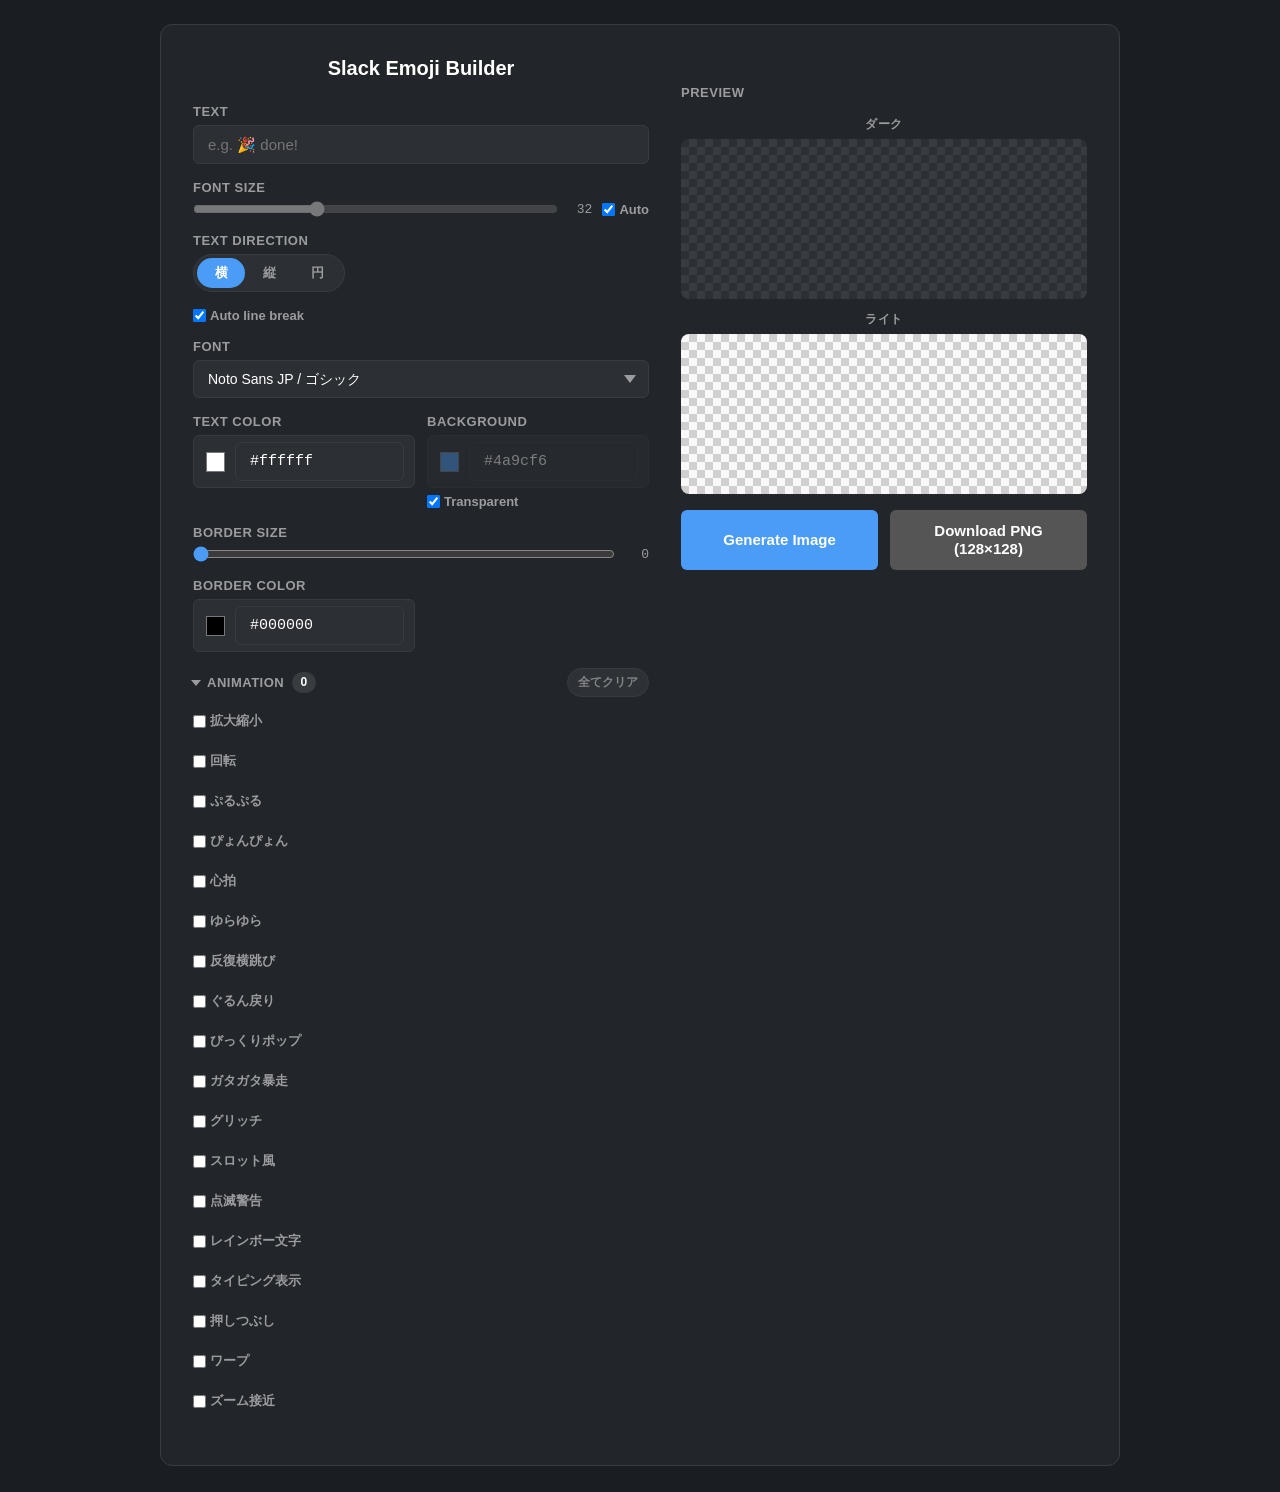
==== src/index.html @ ba8ba148 "TEXT DIRECTIONの円を調整可能にする" ====
<!DOCTYPE html>
<html lang="en">
<head>
  <meta charset="UTF-8">
  <meta name="viewport" content="width=device-width, initial-scale=1.0">
  <title>Slack Emoji Builder</title>
  <link rel="preconnect" href="https://fonts.googleapis.com">
  <link rel="preconnect" href="https://fonts.gstatic.com" crossorigin>
  <link href="https://fonts.googleapis.com/css2?family=Dela+Gothic+One&family=DotGothic16&family=M+PLUS+1p:wght@400;700;900&family=M+PLUS+Rounded+1c:wght@400;700;900&family=Noto+Sans+JP:wght@400;700;900&family=Noto+Serif+JP:wght@400;700;900&family=Zen+Maru+Gothic:wght@400;700;900&display=swap" rel="stylesheet">
  <link rel="stylesheet" href="style.css" />
</head>
<body>
  <div class="container">
    <div class="form-section">
      <h1>Slack Emoji Builder</h1>

      <div class="field">
        <label for="text-input">Text</label>
        <input type="text" id="text-input" placeholder="e.g. 🎉 done!" maxlength="20" />
      </div>

      <div class="field">
        <label for="font-size">Font size</label>
        <div class="font-size-row font-size-control-row">
          <input type="range" id="font-size" min="8" max="80" value="32" />
          <span id="font-size-value" class="font-size-value">32</span>
          <label class="auto-label">
            <input type="checkbox" id="font-size-auto" checked />
            Auto
          </label>
        </div>
      </div>

      <div class="field">
        <label>Text direction</label>
        <div class="direction-toggle" id="direction-toggle">
          <span class="direction-indicator" id="direction-indicator"></span>
          <button type="button" class="direction-btn active" data-direction="horizontal">横</button>
          <button type="button" class="direction-btn" data-direction="vertical">縦</button>
          <button type="button" class="direction-btn" data-direction="circle">円</button>
        </div>
      </div>

      <div class="field" id="circle-diameter-field" hidden>
        <label for="circle-diameter">円の直径</label>
        <div class="font-size-row">
          <input type="range" id="circle-diameter" min="0" max="128" value="82" />
          <span id="circle-diameter-value" class="font-size-value">82px</span>
        </div>
      </div>

      <div class="field">
        <label class="auto-label">
          <input type="checkbox" id="line-break" checked />
          Auto line break
        </label>
      </div>

      <div class="field">
        <label for="font-family">Font</label>
        <select id="font-family">
          <option value="&quot;Noto Sans JP&quot;, &quot;Hiragino Sans&quot;, &quot;Yu Gothic&quot;, Meiryo, sans-serif" selected>Noto Sans JP / ゴシック</option>
          <option value="&quot;Noto Serif JP&quot;, &quot;Yu Mincho&quot;, &quot;Hiragino Mincho ProN&quot;, serif">Noto Serif JP / 明朝</option>
          <option value="&quot;M PLUS 1p&quot;, &quot;Noto Sans JP&quot;, sans-serif">M PLUS 1p / 角丸ゴシック</option>
          <option value="&quot;M PLUS Rounded 1c&quot;, &quot;Noto Sans JP&quot;, sans-serif">M PLUS Rounded 1c / 丸ゴシック</option>
          <option value="&quot;Zen Maru Gothic&quot;, &quot;Noto Sans JP&quot;, sans-serif">Zen Maru Gothic / やわらか丸ゴシック</option>
          <option value="&quot;Dela Gothic One&quot;, &quot;Noto Sans JP&quot;, sans-serif">Dela Gothic One / 太字見出し</option>
          <option value="&quot;DotGothic16&quot;, &quot;Noto Sans JP&quot;, monospace">DotGothic16 / ドット</option>
          <option value="system-ui, -apple-system, BlinkMacSystemFont, &quot;Segoe UI&quot;, &quot;Hiragino Sans&quot;, &quot;Yu Gothic&quot;, Meiryo, sans-serif">システム日本語ゴシック</option>
        </select>
      </div>

      <div class="color-row">
        <div class="field">
          <label>Text color</label>
          <div class="color-input-wrap">
            <input type="color" id="text-color" value="#ffffff" />
            <input type="text" class="color-hex" id="text-color-hex" value="#ffffff" maxlength="7" spellcheck="false" />
          </div>
        </div>
        <div class="field">
          <label>Background</label>
          <div class="color-input-wrap" id="bg-color-wrap">
            <input type="color" id="bg-color" value="#4a9cf6" />
            <input type="text" class="color-hex" id="bg-color-hex" value="#4a9cf6" maxlength="7" spellcheck="false" />
          </div>
          <label class="auto-label">
            <input type="checkbox" id="bg-transparent" checked />
            Transparent
          </label>
        </div>
      </div>

      <div class="field">
        <label for="border-size">Border size</label>
        <div class="font-size-row">
          <input type="range" id="border-size" min="0" max="20" value="0" />
          <span id="border-size-value" class="font-size-value">0</span>
        </div>
      </div>

      <div class="color-row">
        <div class="field">
          <label>Border color</label>
          <div class="color-input-wrap">
            <input type="color" id="border-color" value="#000000" />
            <input type="text" class="color-hex" id="border-color-hex" value="#000000" maxlength="7" spellcheck="false" />
          </div>
        </div>
        <div class="field"></div>
      </div>

      <div class="field animation-field">
        <div class="animation-header">
          <button type="button" class="animation-toggle" id="animation-toggle" aria-expanded="true" aria-controls="animation-body">
            <span class="animation-chevron" id="animation-chevron" aria-hidden="true"></span>
            <span class="animation-title">ANIMATION</span>
            <span class="animation-count" id="animation-count">0</span>
          </button>
          <button type="button" class="animation-clear-btn" id="animation-clear-btn">全てクリア</button>
        </div>
        <div class="animation-body" id="animation-body">
          <div class="anim-container" id="anim-container"></div>
        </div>
      </div>
    </div>

    <div class="preview-section" id="preview-section">
      <span class="preview-label">Preview</span>
      <div class="preview-panels">
        <div class="preview-panel">
          <span class="preview-theme-label">ダーク</span>
          <div class="canvas-wrap canvas-wrap--dark" id="canvas-wrap-dark"></div>
        </div>
        <div class="preview-panel">
          <span class="preview-theme-label">ライト</span>
          <div class="canvas-wrap canvas-wrap--light" id="canvas-wrap-light"></div>
        </div>
      </div>
      <div class="preview-actions">
        <button type="button" id="generate-btn">Generate Image</button>
        <a id="download-link" download="emoji.png">
          <button class="download-btn" id="download-btn" disabled>Download PNG (128×128)</button>
        </a>
      </div>
    </div>
  </div>

  <script src="gif-encoder.js"></script>
  <script src="text-layout.js"></script>
  <script src="emoji-renderer.js"></script>
  <script src="animation.js"></script>
  <script src="preview.js"></script>
  <script src="script.js"></script>
</body>
</html>
---- src/style.css ----
*,
*::before,
*::after {
  box-sizing: border-box;
  margin: 0;
  padding: 0;
}

:root {
  --color-page: #1a1d21;
  --color-surface: #222529;
  --color-control: #2c2f33;
  --color-border: #383b40;
  --color-border-strong: #4a4d52;
  --color-button-subtle-hover: #45484d;
  --color-button-subtle-active: #34373c;
  --color-text: #d1d2d3;
  --color-text-strong: #fff;
  --color-text-inverse: #000;
  --color-muted: #9b9ca0;
  --color-accent: #4a9cf6;
  --color-accent-hover: #3a8ce6;
  --color-accent-active: #2a7cd6;
  --color-success: #27a867;
  --color-success-hover: #20946e;
  --color-danger: #e05252;
  --color-disabled: #555;
  --color-hover-overlay: rgba(255, 255, 255, 0.08);
  --color-checker-dark-a: #383b40;
  --color-checker-dark-b: #2c2f33;
  --color-checker-light-a: #d0d0d0;
  --color-checker-light-b: #f8f8f8;
  --radius-sm: 4px;
  --radius-md: 6px;
  --radius-lg: 8px;
  --radius-panel: 12px;
  --radius-pill: 999px;
}

body {
  font-family: -apple-system, BlinkMacSystemFont, "Segoe UI", Roboto, sans-serif;
  background: var(--color-page);
  color: var(--color-text);
  min-height: 100vh;
  display: flex;
  align-items: center;
  justify-content: center;
  padding: 24px;
}

.container {
  background: var(--color-surface);
  border: 1px solid var(--color-border);
  border-radius: var(--radius-panel);
  padding: 32px;
  width: 100%;
  max-width: 520px;
  display: flex;
  flex-direction: column;
}

@media (min-width: 900px) {
  .container {
    max-width: 960px;
    flex-direction: row;
    align-items: flex-start;
    gap: 32px;
  }

  .form-section {
    flex: 0 0 456px;
  }

  .preview-section {
    flex: 1;
    margin-top: 0;
    position: sticky;
    top: 24px;
  }
}

h1 {
  font-size: 20px;
  font-weight: 700;
  color: var(--color-text-strong);
  margin-bottom: 24px;
  text-align: center;
}

.field {
  margin-bottom: 16px;
}

label {
  display: block;
  font-size: 13px;
  font-weight: 600;
  color: var(--color-muted);
  margin-bottom: 6px;
  text-transform: uppercase;
  letter-spacing: 0.5px;
}

input[type="text"] {
  width: 100%;
  padding: 10px 14px;
  background: var(--color-control);
  border: 1px solid var(--color-border);
  border-radius: var(--radius-md);
  color: var(--color-text-strong);
  font-size: 15px;
  outline: none;
  transition: border-color 0.15s;
}

input[type="text"]:focus {
  border-color: var(--color-accent);
}

select {
  width: 100%;
  padding: 10px 14px;
  background: var(--color-control);
  border: 1px solid var(--color-border);
  border-radius: var(--radius-md);
  color: var(--color-text-strong);
  font-size: 14px;
  outline: none;
  cursor: pointer;
  appearance: none;
  background-image: url("data:image/svg+xml,%3Csvg xmlns='http://www.w3.org/2000/svg' width='12' height='8' viewBox='0 0 12 8'%3E%3Cpath fill='%239b9ca0' d='M0 0l6 8 6-8z'/%3E%3C/svg%3E");
  background-repeat: no-repeat;
  background-position: right 12px center;
}

.color-row {
  display: flex;
  gap: 12px;
}

.color-row .field {
  flex: 1;
}

.color-input-wrap {
  display: flex;
  align-items: center;
  gap: 8px;
  background: var(--color-control);
  border: 1px solid var(--color-border);
  border-radius: var(--radius-md);
  padding: 6px 10px;
}

.color-input-wrap + .auto-label {
  margin-top: 6px;
}

input[type="color"] {
  width: 28px;
  height: 28px;
  border: none;
  border-radius: var(--radius-sm);
  cursor: pointer;
  padding: 0;
  background: none;
}

.color-hex {
  font-size: 13px;
  color: var(--color-muted);
  font-family: monospace;
  background: none;
  border: 1px solid transparent;
  border-radius: var(--radius-sm);
  outline: none;
  padding: 2px 4px;
  width: 7ch;
  transition: border-color 0.15s;
}

.color-hex:focus {
  border-color: var(--color-accent);
  color: var(--color-text-strong);
}

.color-hex.invalid {
  border-color: var(--color-danger);
  color: var(--color-danger);
}

button {
  border: none;
  color: var(--color-text-strong);
  cursor: pointer;
  font-family: inherit;
  font-weight: 600;
  transition: background 0.15s;
}

#generate-btn,
.download-btn {
  width: 100%;
  padding: 12px;
  background: var(--color-accent);
  border-radius: var(--radius-md);
  font-size: 15px;
}

#generate-btn:hover {
  background: var(--color-accent-hover);
}

#generate-btn:active {
  background: var(--color-accent-active);
}

.preview-section {
  margin-top: 28px;
  display: flex;
  flex-direction: column;
  align-items: center;
  gap: 16px;
}

.preview-label {
  font-size: 13px;
  font-weight: 600;
  color: var(--color-muted);
  text-transform: uppercase;
  letter-spacing: 0.5px;
  align-self: flex-start;
}

.preview-panels {
  display: flex;
  flex-direction: column;
  gap: 12px;
  width: 100%;
}

.preview-panel {
  display: flex;
  flex-direction: column;
  align-items: center;
  gap: 6px;
  width: 100%;
}

.preview-theme-label {
  font-size: 12px;
  font-weight: 600;
  color: var(--color-muted);
  letter-spacing: 0.5px;
}

.canvas-wrap {
  border-radius: var(--radius-lg);
  padding: 16px;
  display: flex;
  gap: 16px;
  align-items: flex-end;
  flex-wrap: wrap;
  justify-content: center;
  min-height: 160px;
  width: 100%;
}

.canvas-wrap--dark {
  background: repeating-conic-gradient(var(--color-checker-dark-a) 0% 25%, var(--color-checker-dark-b) 0% 50%) 0 0 / 16px 16px;
}

.canvas-wrap--light {
  background: repeating-conic-gradient(var(--color-checker-light-a) 0% 25%, var(--color-checker-light-b) 0% 50%) 0 0 / 16px 16px;
}

.size-box {
  display: flex;
  flex-direction: column;
  align-items: center;
  gap: 6px;
}

.size-box canvas,
.size-box img {
  display: block;
  image-rendering: pixelated;
  outline: 2px solid currentColor;
}

.size-tag {
  font-size: 11px;
  color: currentColor;
}

.canvas-wrap--dark .size-box {
  color: var(--color-text-strong);
}

.canvas-wrap--light .size-box {
  color: var(--color-text-inverse);
}

.preview-actions {
  display: grid;
  grid-template-columns: repeat(2, minmax(0, 1fr));
  gap: 12px;
  width: 100%;
}

.preview-actions a {
  display: flex;
  min-width: 0;
  text-decoration: none;
}

.preview-actions button {
  height: 100%;
  margin-top: 0;
  min-height: 48px;
  line-height: 1.2;
  white-space: normal;
}

.download-btn {
  background: var(--color-success);
  margin-top: 0;
}

.download-btn:hover {
  background: var(--color-success-hover);
}

.download-btn:disabled {
  background: var(--color-disabled);
  cursor: not-allowed;
}

.font-size-row {
  display: flex;
  align-items: center;
  gap: 10px;
  min-width: 0;
}

.font-size-row input[type="range"] {
  flex: 1;
  min-width: 0;
  accent-color: var(--color-accent);
  cursor: pointer;
}

.font-size-row input[type="range"]:disabled {
  opacity: 0.5;
  cursor: not-allowed;
}

.font-size-value {
  font-size: 13px;
  color: var(--color-muted);
  font-family: monospace;
  min-width: 24px;
  text-align: right;
  white-space: nowrap;
  flex-shrink: 0;
}

.direction-toggle {
  display: inline-flex;
  position: relative;
  background: var(--color-control);
  border: 1px solid var(--color-border);
  border-radius: var(--radius-pill);
  padding: 3px;
}

.direction-indicator {
  position: absolute;
  top: 3px;
  left: 3px;
  width: calc(33.333% - 2px);
  height: calc(100% - 6px);
  background: var(--color-accent);
  border-radius: var(--radius-pill);
  transition: transform 0.2s ease;
  pointer-events: none;
}

.direction-indicator.pos-1 {
  transform: translateX(100%);
}

.direction-indicator.pos-2 {
  transform: translateX(200%);
}

.direction-btn {
  position: relative;
  z-index: 1;
  width: 48px;
  padding: 6px 0;
  margin: 0;
  background: none;
  border: none;
  border-radius: var(--radius-pill);
  color: var(--color-muted);
  font-size: 13px;
  font-weight: 600;
  cursor: pointer;
  transition: color 0.2s ease, background 0.2s ease;
}

.direction-btn:hover {
  background: var(--color-hover-overlay);
}

.direction-btn.active {
  color: var(--color-text-strong);
}

.auto-label {
  display: flex;
  align-items: center;
  gap: 4px;
  font-size: 13px;
  color: var(--color-muted);
  text-transform: none;
  letter-spacing: 0;
  cursor: pointer;
  white-space: nowrap;
  margin-bottom: 0;
}

.auto-label.disabled {
  opacity: 0.5;
  cursor: not-allowed;
}

.auto-label.disabled input {
  cursor: not-allowed;
}

.animation-header {
  display: flex;
  align-items: center;
  justify-content: space-between;
  gap: 10px;
  margin-bottom: 8px;
}

.animation-toggle,
.animation-clear-btn {
  width: auto;
  margin-top: 0;
}

.animation-toggle {
  display: inline-flex;
  align-items: center;
  align-self: stretch;
  flex: 1;
  gap: 8px;
  min-width: 0;
  padding: 0;
  background: none;
  color: var(--color-muted);
  border: none;
  font-size: 13px;
  font-weight: 600;
  letter-spacing: 0.5px;
}

.animation-toggle:hover,
.animation-toggle:active {
  background: none;
}

.animation-chevron {
  width: 0;
  height: 0;
  border-top: 5px solid transparent;
  border-bottom: 5px solid transparent;
  border-left: 6px solid var(--color-muted);
  transform: rotate(90deg);
  transition: transform 0.15s ease;
}

.animation-toggle.collapsed .animation-chevron {
  transform: rotate(0deg);
}

.animation-count {
  min-width: 24px;
  padding: 2px 8px;
  border-radius: var(--radius-pill);
  background: var(--color-border);
  color: var(--color-text-strong);
  font-size: 12px;
  line-height: 1.4;
  text-align: center;
}

.animation-clear-btn {
  flex-shrink: 0;
  padding: 5px 10px;
  background: var(--color-border);
  color: var(--color-text);
  border: 1px solid var(--color-border-strong);
  border-radius: var(--radius-pill);
  font-size: 12px;
}

.animation-clear-btn:hover {
  background: var(--color-button-subtle-hover);
}

.animation-clear-btn:active {
  background: var(--color-button-subtle-active);
}

.animation-clear-btn:disabled {
  opacity: 0.55;
  cursor: not-allowed;
}

.animation-body.collapsed {
  display: none;
}

.anim-container {
  display: flex;
  flex-direction: column;
  gap: 8px;
}

.anim-row {
  display: grid;
  grid-template-columns: 9em minmax(0, 1fr);
  align-items: start;
  column-gap: 16px;
}

.anim-row > .auto-label {
  width: 9em;
  min-height: 32px;
}

.anim-sub {
  display: none;
  flex-direction: column;
  gap: 8px;
  width: 100%;
}

.anim-control {
  display: grid;
  grid-template-columns: 5.75em minmax(0, 1fr);
  align-items: center;
  gap: 10px;
  width: 100%;
}

.anim-control > label {
  display: block;
  margin-bottom: 0;
  text-transform: none;
  letter-spacing: 0;
  width: 5.75em;
}

.anim-control .font-size-row {
  width: 100%;
  min-width: 0;
}

.anim-checkbox-row {
  display: flex;
  align-items: center;
  min-height: 24px;
}

@media (max-width: 560px) {
  .font-size-control-row {
    display: grid;
    grid-template-columns: minmax(0, 1fr) auto;
    grid-template-areas:
      "slider value"
      "auto auto";
    column-gap: 10px;
    row-gap: 8px;
  }

  .font-size-control-row #font-size {
    grid-area: slider;
    width: 100%;
  }

  .font-size-control-row #font-size-value {
    grid-area: value;
  }

  .font-size-control-row .auto-label {
    grid-area: auto;
  }

  .animation-header {
    align-items: flex-start;
  }

  .animation-toggle {
    min-height: 28px;
  }

  .anim-row {
    grid-template-columns: 1fr;
    row-gap: 8px;
  }

  .anim-row > .auto-label {
    width: auto;
  }

  .anim-control {
    grid-template-columns: 1fr;
    gap: 6px;
  }

  .anim-control > label {
    width: auto;
  }
}

.anim-sub.visible {
  display: flex;
}
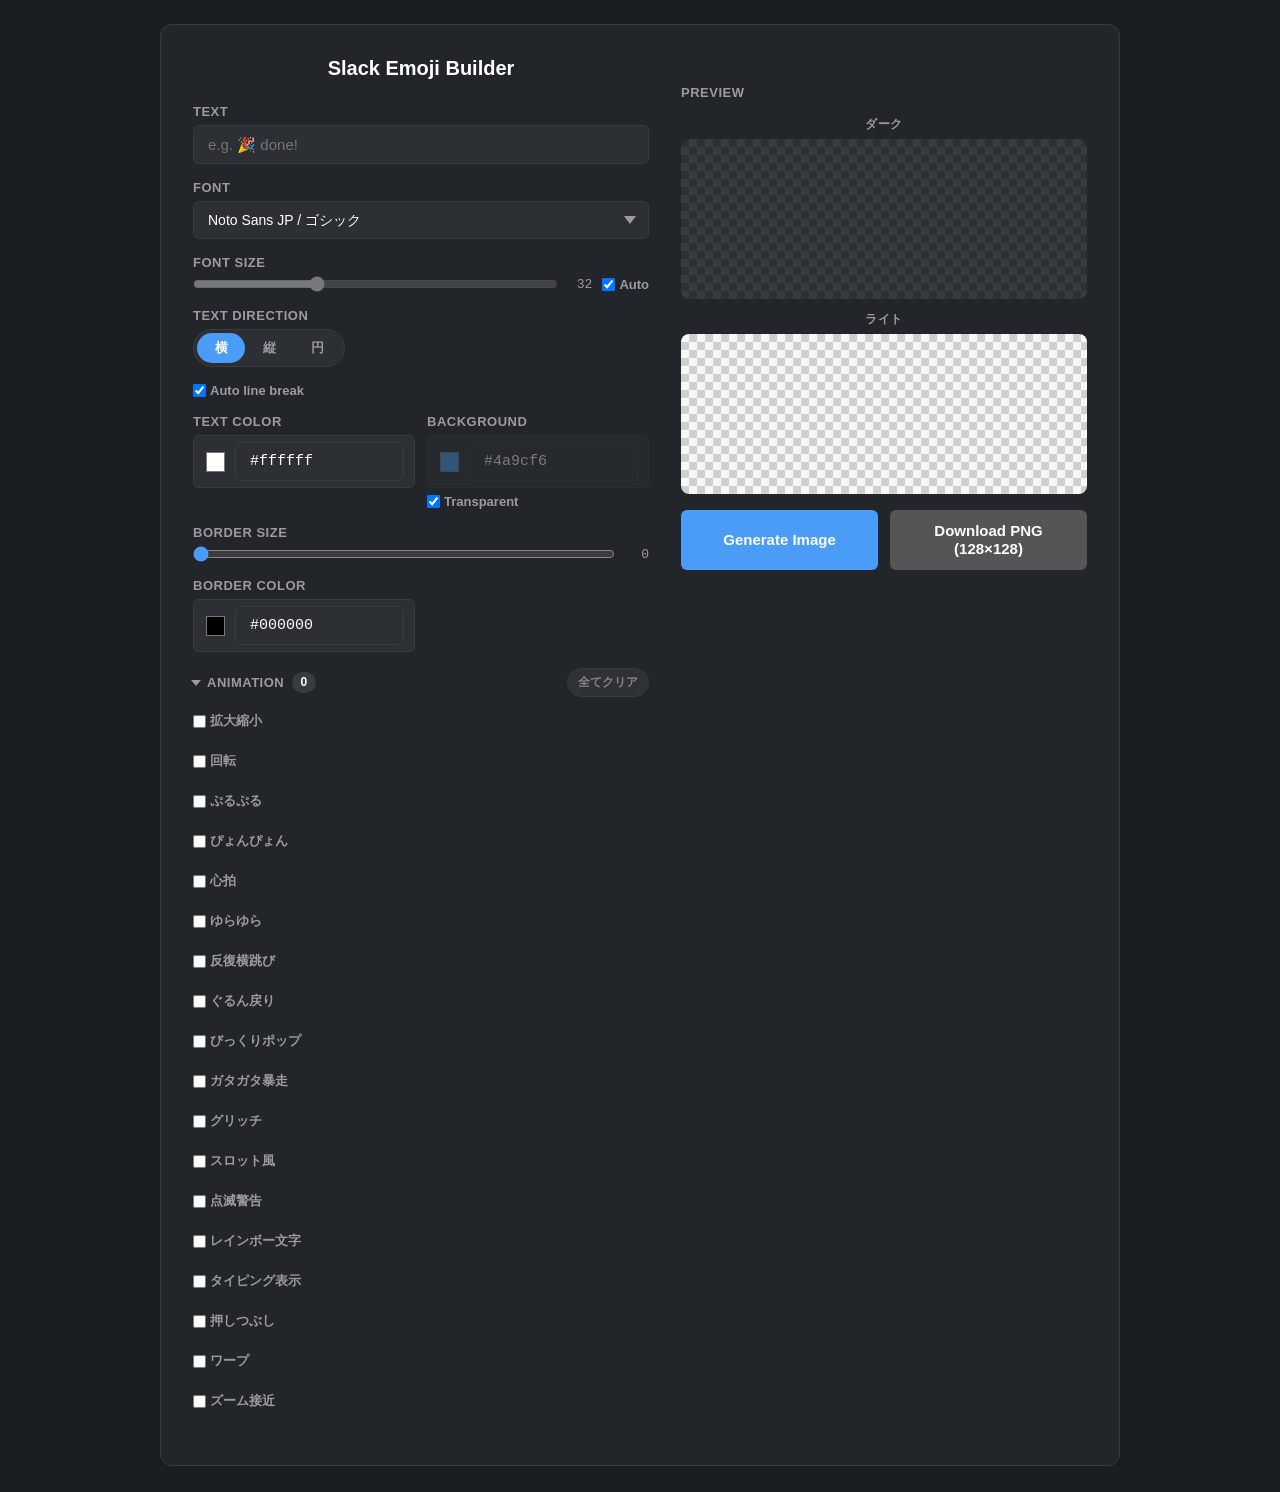
==== commit 69180c74: "移動" ====
--- a/src/index.html
+++ b/src/index.html
@@ -20,10 +20,24 @@
       </div>
 
       <div class="field">
+        <label for="font-family">Font</label>
+        <select id="font-family">
+          <option value="&quot;Noto Sans JP&quot;, &quot;Hiragino Sans&quot;, &quot;Yu Gothic&quot;, Meiryo, sans-serif" selected>Noto Sans JP / ゴシック</option>
+          <option value="&quot;Noto Serif JP&quot;, &quot;Yu Mincho&quot;, &quot;Hiragino Mincho ProN&quot;, serif">Noto Serif JP / 明朝</option>
+          <option value="&quot;M PLUS 1p&quot;, &quot;Noto Sans JP&quot;, sans-serif">M PLUS 1p / 角丸ゴシック</option>
+          <option value="&quot;M PLUS Rounded 1c&quot;, &quot;Noto Sans JP&quot;, sans-serif">M PLUS Rounded 1c / 丸ゴシック</option>
+          <option value="&quot;Zen Maru Gothic&quot;, &quot;Noto Sans JP&quot;, sans-serif">Zen Maru Gothic / やわらか丸ゴシック</option>
+          <option value="&quot;Dela Gothic One&quot;, &quot;Noto Sans JP&quot;, sans-serif">Dela Gothic One / 太字見出し</option>
+          <option value="&quot;DotGothic16&quot;, &quot;Noto Sans JP&quot;, monospace">DotGothic16 / ドット</option>
+          <option value="system-ui, -apple-system, BlinkMacSystemFont, &quot;Segoe UI&quot;, &quot;Hiragino Sans&quot;, &quot;Yu Gothic&quot;, Meiryo, sans-serif">システム日本語ゴシック</option>
+        </select>
+      </div>
+
+      <div class="field">
         <label for="font-size">Font size</label>
         <div class="font-size-row font-size-control-row">
-          <input type="range" id="font-size" min="8" max="80" value="32" />
-          <span id="font-size-value" class="font-size-value">32</span>
+          <input type="range" id="font-size" />
+          <span id="font-size-value" class="font-size-value"></span>
           <label class="auto-label">
             <input type="checkbox" id="font-size-auto" checked />
             Auto
@@ -44,30 +58,16 @@
       <div class="field" id="circle-diameter-field" hidden>
         <label for="circle-diameter">円の直径</label>
         <div class="font-size-row">
-          <input type="range" id="circle-diameter" min="0" max="128" value="82" />
-          <span id="circle-diameter-value" class="font-size-value">82px</span>
+          <input type="range" id="circle-diameter" />
+          <span id="circle-diameter-value" class="font-size-value"></span>
         </div>
       </div>
 
-      <div class="field">
+      <div class="field" id="line-break-field">
         <label class="auto-label">
           <input type="checkbox" id="line-break" checked />
           Auto line break
         </label>
-      </div>
-
-      <div class="field">
-        <label for="font-family">Font</label>
-        <select id="font-family">
-          <option value="&quot;Noto Sans JP&quot;, &quot;Hiragino Sans&quot;, &quot;Yu Gothic&quot;, Meiryo, sans-serif" selected>Noto Sans JP / ゴシック</option>
-          <option value="&quot;Noto Serif JP&quot;, &quot;Yu Mincho&quot;, &quot;Hiragino Mincho ProN&quot;, serif">Noto Serif JP / 明朝</option>
-          <option value="&quot;M PLUS 1p&quot;, &quot;Noto Sans JP&quot;, sans-serif">M PLUS 1p / 角丸ゴシック</option>
-          <option value="&quot;M PLUS Rounded 1c&quot;, &quot;Noto Sans JP&quot;, sans-serif">M PLUS Rounded 1c / 丸ゴシック</option>
-          <option value="&quot;Zen Maru Gothic&quot;, &quot;Noto Sans JP&quot;, sans-serif">Zen Maru Gothic / やわらか丸ゴシック</option>
-          <option value="&quot;Dela Gothic One&quot;, &quot;Noto Sans JP&quot;, sans-serif">Dela Gothic One / 太字見出し</option>
-          <option value="&quot;DotGothic16&quot;, &quot;Noto Sans JP&quot;, monospace">DotGothic16 / ドット</option>
-          <option value="system-ui, -apple-system, BlinkMacSystemFont, &quot;Segoe UI&quot;, &quot;Hiragino Sans&quot;, &quot;Yu Gothic&quot;, Meiryo, sans-serif">システム日本語ゴシック</option>
-        </select>
       </div>
 
       <div class="color-row">
@@ -94,8 +94,8 @@
       <div class="field">
         <label for="border-size">Border size</label>
         <div class="font-size-row">
-          <input type="range" id="border-size" min="0" max="20" value="0" />
-          <span id="border-size-value" class="font-size-value">0</span>
+          <input type="range" id="border-size" />
+          <span id="border-size-value" class="font-size-value"></span>
         </div>
       </div>
 
@@ -140,7 +140,7 @@
       <div class="preview-actions">
         <button type="button" id="generate-btn">Generate Image</button>
         <a id="download-link" download="emoji.png">
-          <button class="download-btn" id="download-btn" disabled>Download PNG (128×128)</button>
+          <button class="download-btn" id="download-btn" disabled>Download PNG</button>
         </a>
       </div>
     </div>
--- a/src/style.css
+++ b/src/style.css
@@ -279,11 +279,14 @@
   flex-direction: column;
   align-items: center;
   gap: 6px;
+  max-width: 100%;
 }
 
 .size-box canvas,
 .size-box img {
   display: block;
+  max-width: 100%;
+  height: auto;
   image-rendering: pixelated;
   outline: 2px solid currentColor;
 }
@@ -431,15 +434,6 @@
   margin-bottom: 0;
 }
 
-.auto-label.disabled {
-  opacity: 0.5;
-  cursor: not-allowed;
-}
-
-.auto-label.disabled input {
-  cursor: not-allowed;
-}
-
 .animation-header {
   display: flex;
   align-items: center;
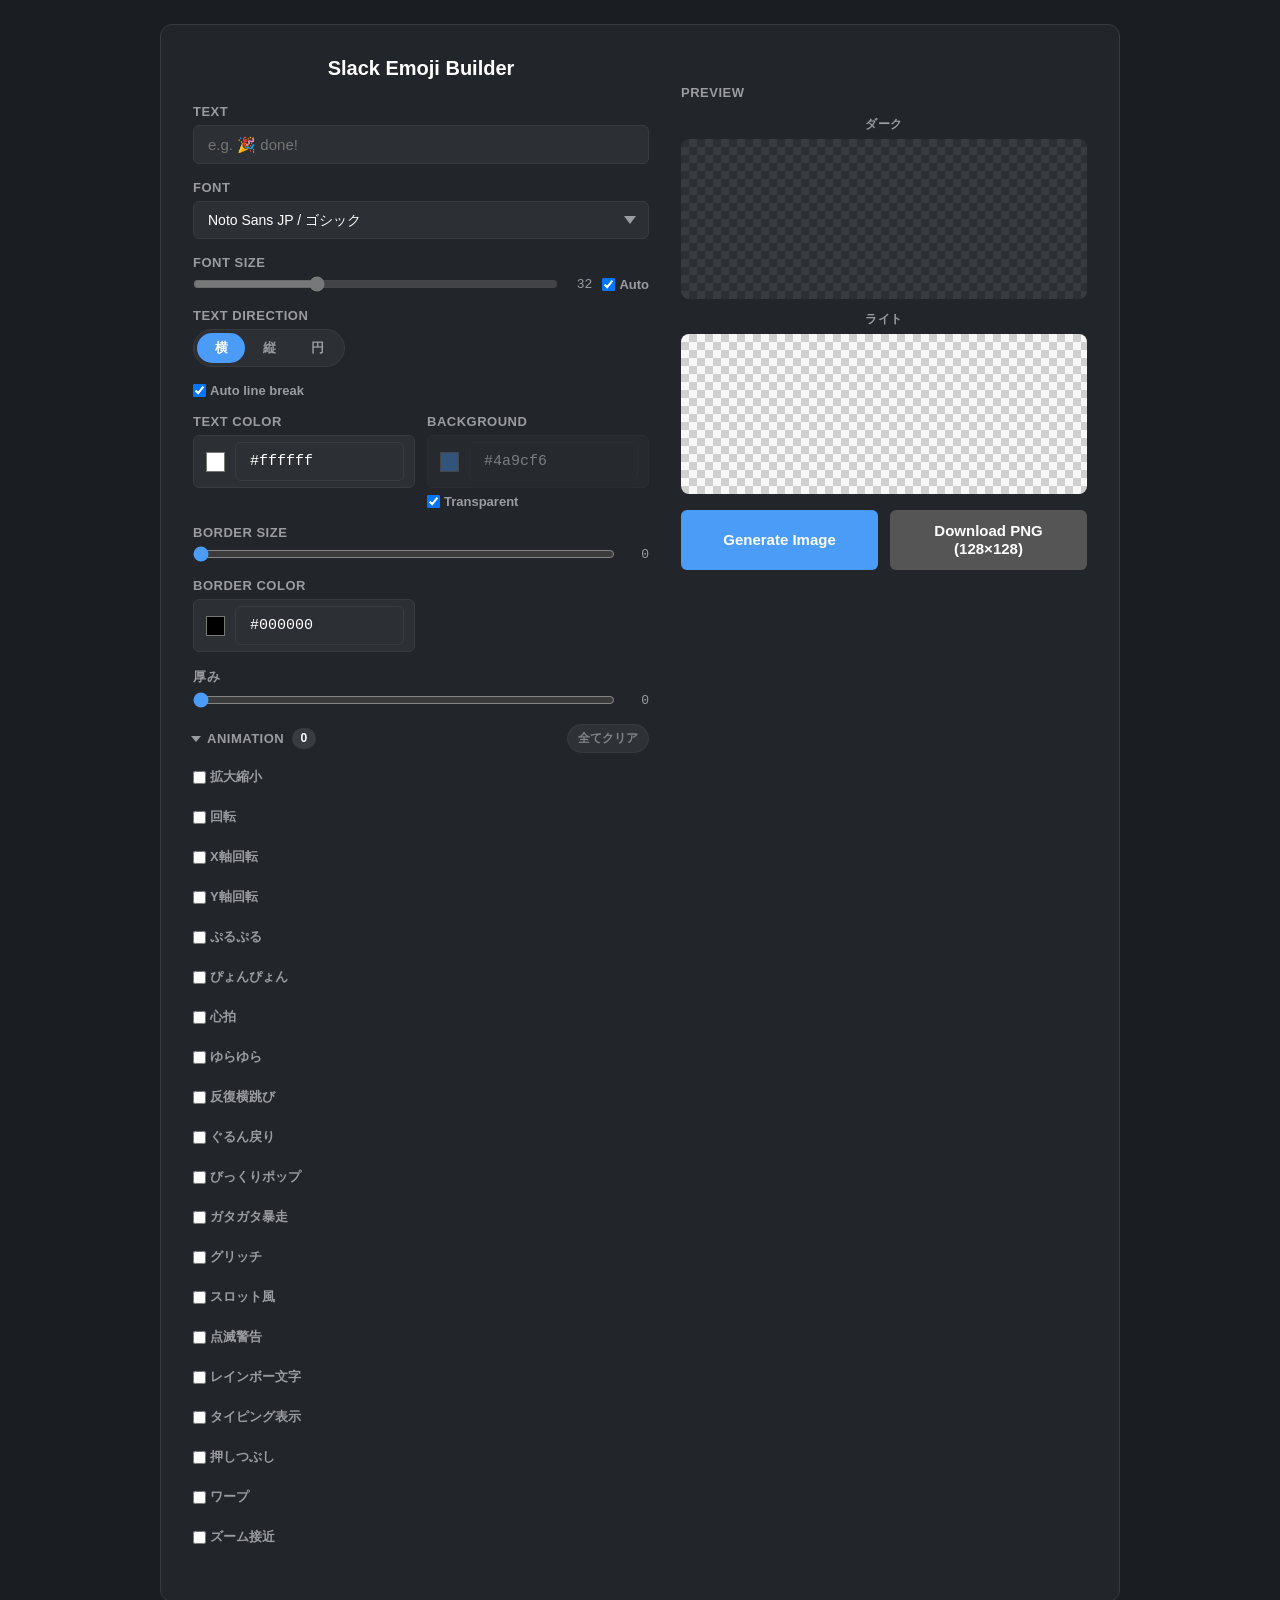
==== commit df5abbdc: "文字に厚みを出させる" ====
--- a/src/index.html
+++ b/src/index.html
@@ -110,6 +110,14 @@
         <div class="field"></div>
       </div>
 
+      <div class="field">
+        <label for="depth-size">厚み</label>
+        <div class="font-size-row">
+          <input type="range" id="depth-size" />
+          <span id="depth-size-value" class="font-size-value"></span>
+        </div>
+      </div>
+
       <div class="field animation-field">
         <div class="animation-header">
           <button type="button" class="animation-toggle" id="animation-toggle" aria-expanded="true" aria-controls="animation-body">
@@ -137,6 +145,19 @@
           <div class="canvas-wrap canvas-wrap--light" id="canvas-wrap-light"></div>
         </div>
       </div>
+      <div class="field preview-frame-slider" id="preview-frame-slider" hidden>
+        <div class="frame-slider-header">
+          <label for="frame-slider">フレーム</label>
+          <label class="auto-label">
+            <input type="checkbox" id="frame-autoplay" checked />
+            自動再生
+          </label>
+        </div>
+        <div class="font-size-row">
+          <input type="range" id="frame-slider" min="0" max="0" value="0" step="1" />
+          <span id="frame-slider-value" class="font-size-value">0</span>
+        </div>
+      </div>
       <div class="preview-actions">
         <button type="button" id="generate-btn">Generate Image</button>
         <a id="download-link" download="emoji.png">
--- a/src/style.css
+++ b/src/style.css
@@ -239,6 +239,27 @@
   width: 100%;
 }
 
+.preview-frame-slider {
+  width: 100%;
+  align-self: stretch;
+}
+
+.preview-frame-slider .frame-slider-header {
+  display: flex;
+  justify-content: space-between;
+  align-items: center;
+  gap: 12px;
+}
+
+.preview-frame-slider .font-size-row {
+  width: 100%;
+}
+
+.preview-frame-slider input[type="range"] {
+  flex: 1;
+  min-width: 0;
+}
+
 .preview-panel {
   display: flex;
   flex-direction: column;
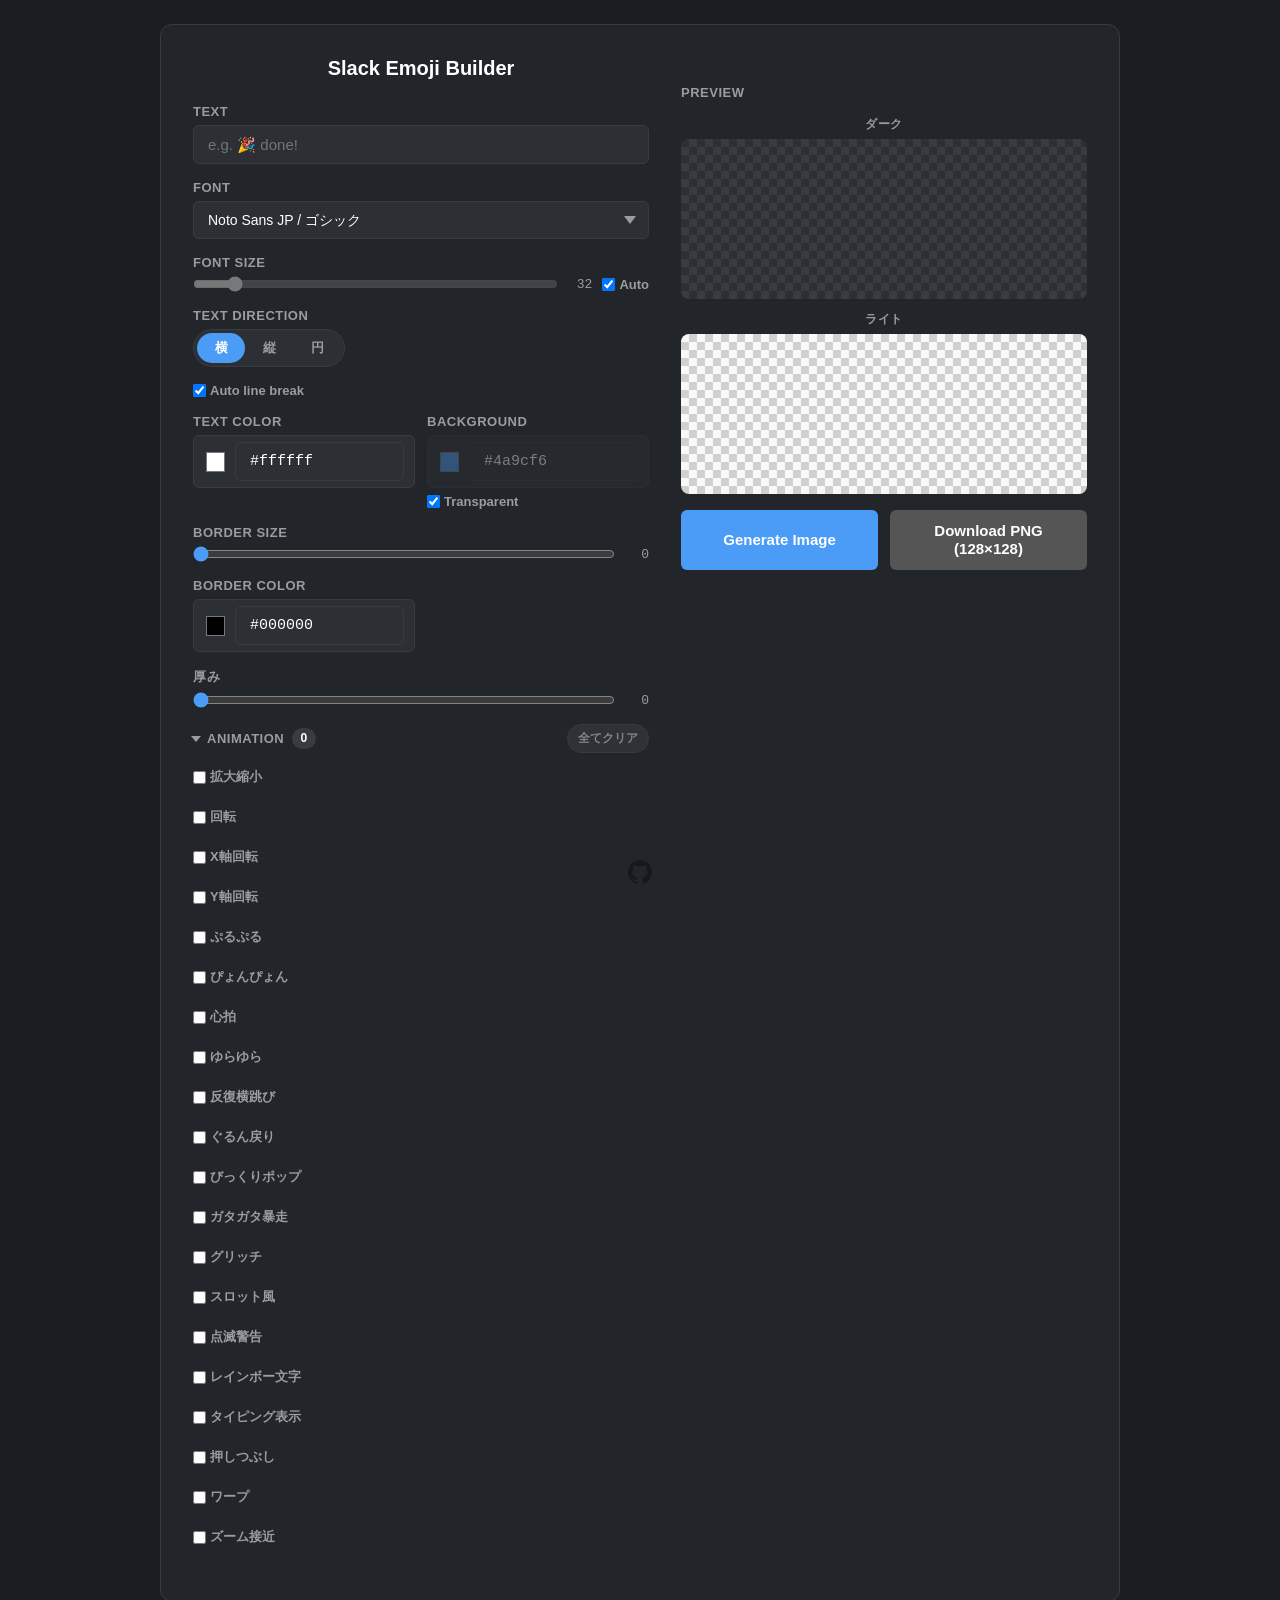
==== commit 647dbd78: "Add GitHub icon link at bottom center, outside the container Agent-Logs-Url: https://github.com/mats" ====
--- a/src/index.html
+++ b/src/index.html
@@ -167,6 +167,12 @@
     </div>
   </div>
 
+  <a href="https://github.com/matsudamper/slack-emoji-builder" class="github-link" target="_blank" rel="noopener noreferrer" aria-label="View on GitHub">
+    <svg class="github-icon" viewBox="0 0 98 96" xmlns="http://www.w3.org/2000/svg" aria-hidden="true">
+      <path fill-rule="evenodd" clip-rule="evenodd" d="M48.854 0C21.839 0 0 22 0 49.217c0 21.756 13.993 40.172 33.405 46.69 2.427.49 3.316-1.059 3.316-2.362 0-1.141-.08-5.052-.08-9.127-13.59 2.934-16.42-5.867-16.42-5.867-2.184-5.704-5.42-7.17-5.42-7.17-4.448-3.015.324-3.015.324-3.015 4.934.326 7.523 5.052 7.523 5.052 4.367 7.496 11.404 5.378 14.235 4.074.404-3.178 1.699-5.378 3.074-6.6-10.839-1.141-22.243-5.378-22.243-24.283 0-5.378 1.94-9.778 5.014-13.2-.485-1.222-2.184-6.275.486-13.038 0 0 4.125-1.304 13.426 5.052a46.97 46.97 0 0 1 12.214-1.63c4.125 0 8.33.571 12.213 1.63 9.302-6.356 13.427-5.052 13.427-5.052 2.67 6.763.97 11.816.485 13.038 3.155 3.422 5.015 7.822 5.015 13.2 0 18.905-11.404 23.06-22.324 24.283 1.78 1.548 3.316 4.481 3.316 9.126 0 6.6-.08 11.897-.08 13.526 0 1.304.89 2.853 3.316 2.364 19.412-6.52 33.405-24.935 33.405-46.691C97.707 22 75.788 0 48.854 0z" fill="currentColor"/>
+    </svg>
+  </a>
+
   <script src="gif-encoder.js"></script>
   <script src="text-layout.js"></script>
   <script src="emoji-renderer.js"></script>
--- a/src/style.css
+++ b/src/style.css
@@ -648,3 +648,34 @@
 .anim-sub.visible {
   display: flex;
 }
+
+.github-link {
+  position: fixed;
+  bottom: 16px;
+  left: 50%;
+  transform: translateX(-50%);
+  color: rgba(255, 255, 255, 0.35);
+  transition: color 0.15s;
+  line-height: 0;
+  display: block;
+}
+
+.github-link:hover {
+  color: rgba(255, 255, 255, 0.75);
+}
+
+.github-icon {
+  width: 24px;
+  height: 24px;
+  display: block;
+}
+
+@media (prefers-color-scheme: light) {
+  .github-link {
+    color: rgba(0, 0, 0, 0.35);
+  }
+
+  .github-link:hover {
+    color: rgba(0, 0, 0, 0.75);
+  }
+}
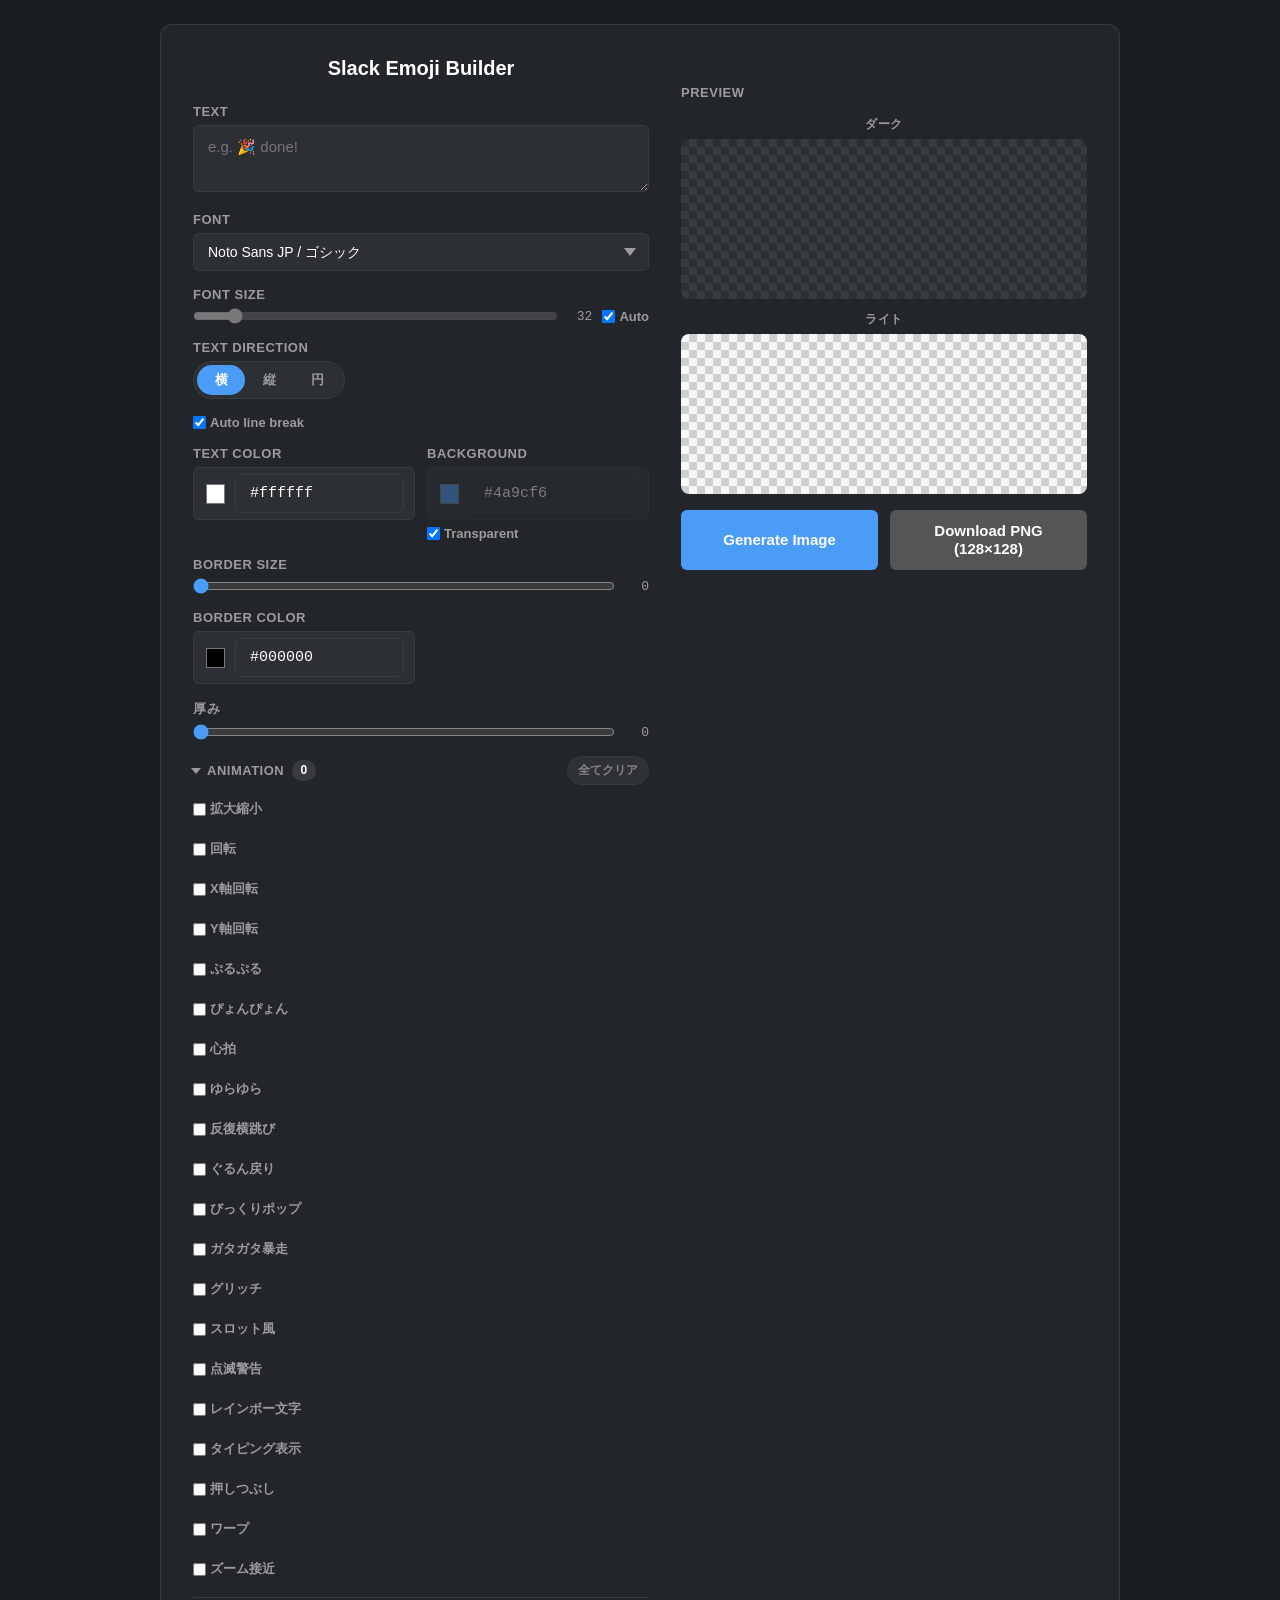
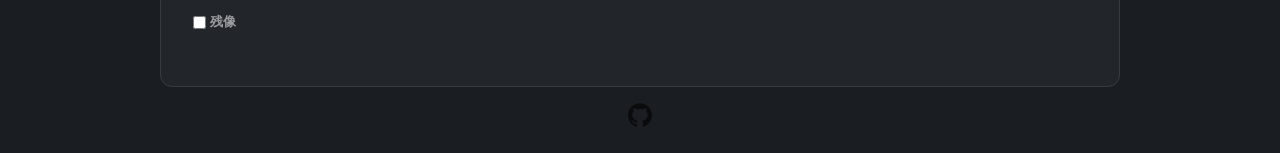
==== commit 321b68d1: "feat: support multi-line text input - Change text input to textarea for multi-line support - Auto-di" ====
--- a/src/index.html
+++ b/src/index.html
@@ -16,7 +16,7 @@
 
       <div class="field">
         <label for="text-input">Text</label>
-        <input type="text" id="text-input" placeholder="e.g. 🎉 done!" maxlength="20" />
+        <textarea id="text-input" placeholder="e.g. 🎉 done!" rows="2"></textarea>
       </div>
 
       <div class="field">
@@ -167,7 +167,7 @@
     </div>
   </div>
 
-  <a href="https://github.com/matsudamper/slack-emoji-builder" class="github-link" target="_blank" rel="noopener noreferrer" aria-label="View on GitHub">
+  <a href="https://github.com/matsudamper/slack-emoji-builder" class="github-link" target="_blank" rel="noopener noreferrer" aria-label="GitHubで表示">
     <svg class="github-icon" viewBox="0 0 98 96" xmlns="http://www.w3.org/2000/svg" aria-hidden="true">
       <path fill-rule="evenodd" clip-rule="evenodd" d="M48.854 0C21.839 0 0 22 0 49.217c0 21.756 13.993 40.172 33.405 46.69 2.427.49 3.316-1.059 3.316-2.362 0-1.141-.08-5.052-.08-9.127-13.59 2.934-16.42-5.867-16.42-5.867-2.184-5.704-5.42-7.17-5.42-7.17-4.448-3.015.324-3.015.324-3.015 4.934.326 7.523 5.052 7.523 5.052 4.367 7.496 11.404 5.378 14.235 4.074.404-3.178 1.699-5.378 3.074-6.6-10.839-1.141-22.243-5.378-22.243-24.283 0-5.378 1.94-9.778 5.014-13.2-.485-1.222-2.184-6.275.486-13.038 0 0 4.125-1.304 13.426 5.052a46.97 46.97 0 0 1 12.214-1.63c4.125 0 8.33.571 12.213 1.63 9.302-6.356 13.427-5.052 13.427-5.052 2.67 6.763.97 11.816.485 13.038 3.155 3.422 5.015 7.822 5.015 13.2 0 18.905-11.404 23.06-22.324 24.283 1.78 1.548 3.316 4.481 3.316 9.126 0 6.6-.08 11.897-.08 13.526 0 1.304.89 2.853 3.316 2.364 19.412-6.52 33.405-24.935 33.405-46.691C97.707 22 75.788 0 48.854 0z" fill="currentColor"/>
     </svg>
--- a/src/style.css
+++ b/src/style.css
@@ -43,6 +43,7 @@
   color: var(--color-text);
   min-height: 100vh;
   display: flex;
+  flex-direction: column;
   align-items: center;
   justify-content: center;
   padding: 24px;
@@ -101,7 +102,8 @@
   letter-spacing: 0.5px;
 }
 
-input[type="text"] {
+input[type="text"],
+textarea {
   width: 100%;
   padding: 10px 14px;
   background: var(--color-control);
@@ -113,8 +115,21 @@
   transition: border-color 0.15s;
 }
 
-input[type="text"]:focus {
+input[type="text"]:focus,
+textarea:focus {
   border-color: var(--color-accent);
+}
+
+textarea {
+  font-family: inherit;
+  resize: vertical;
+  min-height: 48px;
+  line-height: 1.5;
+}
+
+.auto-label:has(input[type="checkbox"]:disabled) {
+  opacity: 0.45;
+  cursor: not-allowed;
 }
 
 select {
@@ -649,19 +664,22 @@
   display: flex;
 }
 
+.anim-afterimage-row {
+  border-top: 1px solid var(--color-border);
+  padding-top: 8px;
+  margin-top: 4px;
+}
+
 .github-link {
-  position: fixed;
-  bottom: 16px;
-  left: 50%;
-  transform: translateX(-50%);
-  color: rgba(255, 255, 255, 0.35);
+  margin-top: 16px;
+  color: rgba(255, 255, 255, 0.75);
   transition: color 0.15s;
   line-height: 0;
-  display: block;
+  display: inline-flex;
 }
 
 .github-link:hover {
-  color: rgba(255, 255, 255, 0.75);
+  color: rgba(255, 255, 255, 0.95);
 }
 
 .github-icon {
@@ -672,10 +690,10 @@
 
 @media (prefers-color-scheme: light) {
   .github-link {
-    color: rgba(0, 0, 0, 0.35);
+    color: rgba(0, 0, 0, 0.6);
   }
 
   .github-link:hover {
-    color: rgba(0, 0, 0, 0.75);
-  }
-}
+    color: rgba(0, 0, 0, 0.85);
+  }
+}
